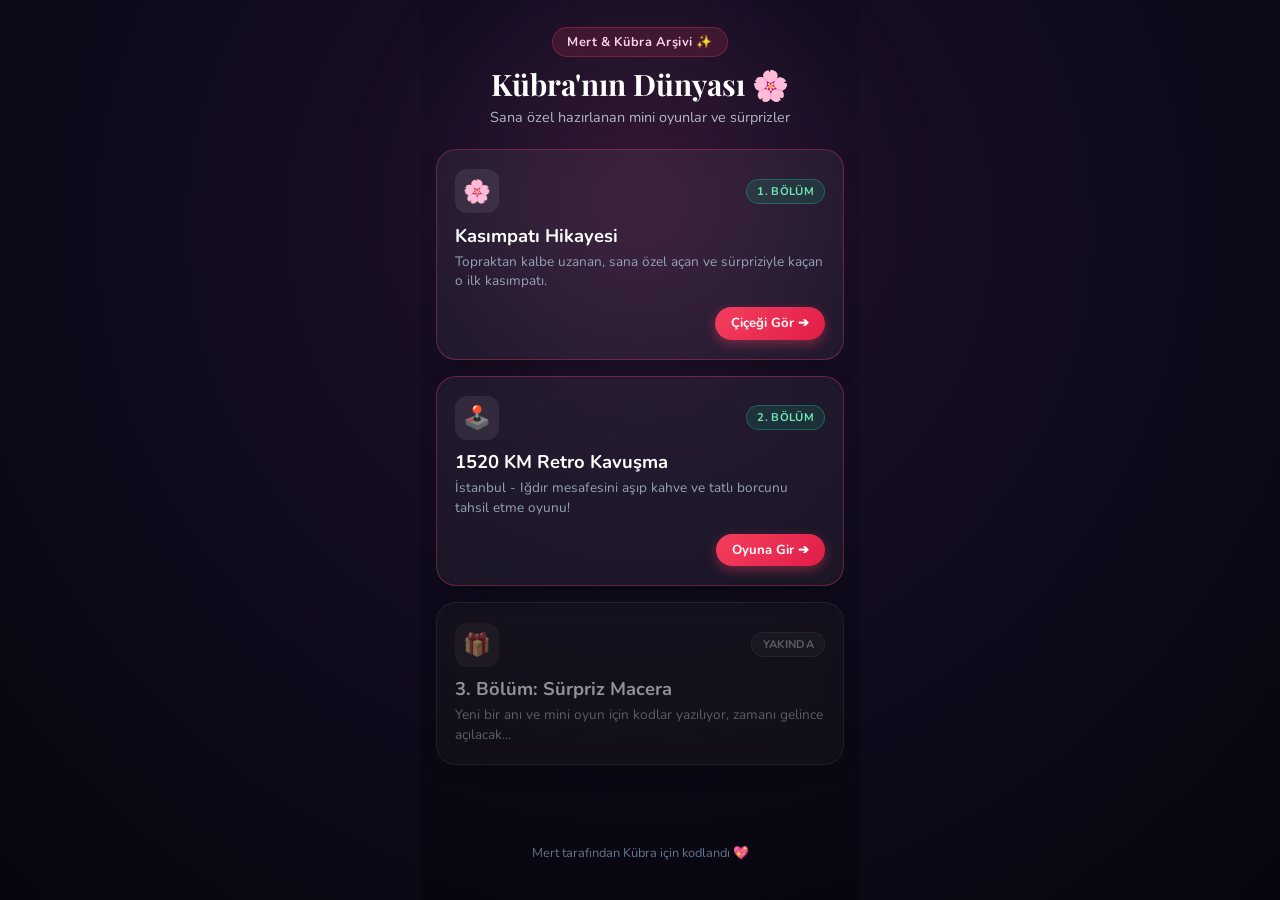
==== hub/index.html @ fc23368a "feat: add /kasimpati and /hub foundation for future portal without touching current homepage" ====
<!DOCTYPE html>
<html lang="tr">
<head>
  <meta charset="UTF-8">
  <meta name="viewport" content="width=device-width, initial-scale=1.0, maximum-scale=1.0, user-scalable=no, viewport-fit=cover">
  <meta name="apple-mobile-web-app-capable" content="yes">
  <meta name="apple-mobile-web-app-status-bar-style" content="black-translucent">
  <title>Kübra'ya Özel Sürprizler & Oyunlar ✨</title>
  <meta name="theme-color" content="#090812">
  <link rel="preconnect" href="https://fonts.googleapis.com">
  <link rel="preconnect" href="https://fonts.gstatic.com" crossorigin>
  <link href="https://fonts.googleapis.com/css2?family=Caveat:wght@600;700&family=Nunito:wght@400;600;700;800&family=Playfair+Display:ital,wght@0,600;1,600&display=swap" rel="stylesheet">
  <style>
    * {
      margin: 0;
      padding: 0;
      box-sizing: border-box;
      -webkit-tap-highlight-color: transparent;
      user-select: none;
      -webkit-user-select: none;
    }

    :root {
      --bg-dark: #090812;
      --bg-gradient: radial-gradient(circle at 50% 25%, #22122b 0%, #110b1e 50%, #07060e 100%);
      --card-bg: rgba(255, 255, 255, 0.05);
      --card-border: rgba(255, 255, 255, 0.12);
      --rose: #f43f5e;
      --gold: #fbbf24;
    }

    html, body {
      min-height: 100vh;
      min-height: 100dvh;
      background: var(--bg-dark);
      background-image: var(--bg-gradient);
      font-family: 'Nunito', -apple-system, BlinkMacSystemFont, sans-serif;
      color: #ffffff;
      display: flex;
      flex-direction: column;
      align-items: center;
      overflow-x: hidden;
      position: relative;
    }

    /* Arka Plan Parıltısı */
    .glow-blob {
      position: fixed;
      top: 20%;
      left: 50%;
      transform: translate(-50%, -50%);
      width: 420px;
      height: 420px;
      background: radial-gradient(circle, rgba(244, 63, 94, 0.15) 0%, rgba(192, 132, 252, 0.05) 50%, transparent 70%);
      filter: blur(70px);
      pointer-events: none;
      z-index: 1;
    }

    /* Ana Konteyner */
    .hub-container {
      position: relative;
      z-index: 10;
      width: 100%;
      max-width: 440px;
      min-height: 100vh;
      min-height: 100dvh;
      padding: max(1.2rem, env(safe-area-inset-top)) 1rem max(1.4rem, env(safe-area-inset-bottom));
      display: flex;
      flex-direction: column;
      align-items: center;
    }

    /* Üst Başlık */
    .hub-header {
      text-align: center;
      margin-bottom: 1.4rem;
      padding-top: 0.5rem;
    }

    .hub-badge {
      display: inline-block;
      padding: 0.3rem 0.9rem;
      font-size: 0.8rem;
      font-weight: 700;
      letter-spacing: 0.04em;
      background: rgba(244, 63, 94, 0.15);
      border: 1px solid rgba(244, 63, 94, 0.3);
      border-radius: 9999px;
      color: #fbcfe8;
      margin-bottom: 0.5rem;
    }

    .hub-title {
      font-family: 'Playfair Display', Georgia, serif;
      font-size: 1.85rem;
      font-weight: 700;
      color: #ffffff;
      margin-bottom: 0.3rem;
      line-height: 1.25;
    }

    .hub-subtitle {
      font-size: 0.9rem;
      color: #cbd5e1;
      opacity: 0.85;
    }

    /* Kartlar Listesi */
    .cards-grid {
      width: 100%;
      display: flex;
      flex-direction: column;
      gap: 1rem;
      margin-bottom: 1.5rem;
    }

    .game-card {
      background: var(--card-bg);
      border: 1px solid var(--card-border);
      backdrop-filter: blur(14px);
      -webkit-backdrop-filter: blur(14px);
      border-radius: 20px;
      padding: 1.2rem 1.1rem;
      display: flex;
      flex-direction: column;
      gap: 0.6rem;
      text-decoration: none;
      color: inherit;
      position: relative;
      overflow: hidden;
      transition: transform 0.2s ease, border-color 0.2s ease, box-shadow 0.2s ease;
      box-shadow: 0 10px 25px -10px rgba(0, 0, 0, 0.5);
    }

    .game-card:active {
      transform: scale(0.98);
    }

    .game-card.active-card {
      border-color: rgba(244, 63, 94, 0.35);
    }
    .game-card.active-card:hover {
      border-color: rgba(244, 63, 94, 0.6);
      box-shadow: 0 12px 30px -8px rgba(244, 63, 94, 0.3);
    }

    .game-card.locked-card {
      opacity: 0.55;
      pointer-events: none;
      filter: grayscale(0.5);
    }

    .card-top {
      display: flex;
      align-items: center;
      justify-content: space-between;
    }

    .card-icon-wrap {
      width: 44px;
      height: 44px;
      border-radius: 12px;
      background: rgba(255, 255, 255, 0.08);
      display: flex;
      align-items: center;
      justify-content: center;
      font-size: 1.4rem;
    }

    .card-tag {
      font-size: 0.7rem;
      font-weight: 700;
      padding: 0.25rem 0.65rem;
      border-radius: 9999px;
      letter-spacing: 0.03em;
    }

    .tag-live {
      background: rgba(16, 185, 129, 0.15);
      border: 1px solid rgba(16, 185, 129, 0.4);
      color: #6ee7b7;
    }

    .tag-locked {
      background: rgba(100, 116, 139, 0.15);
      border: 1px solid rgba(100, 116, 139, 0.3);
      color: #94a3b8;
    }

    .card-body h3 {
      font-size: 1.15rem;
      font-weight: 700;
      color: #ffffff;
      margin-bottom: 0.25rem;
    }

    .card-body p {
      font-size: 0.85rem;
      line-height: 1.45;
      color: #94a3b8;
    }

    .card-action {
      display: flex;
      align-items: center;
      justify-content: flex-end;
      margin-top: 0.4rem;
    }

    .action-pill {
      font-size: 0.82rem;
      font-weight: 700;
      padding: 0.45rem 1rem;
      border-radius: 9999px;
      background: linear-gradient(135deg, #f43f5e, #e11d48);
      color: #ffffff;
      display: flex;
      align-items: center;
      gap: 5px;
      box-shadow: 0 4px 12px rgba(244, 63, 94, 0.4);
    }

    /* Alt Footer */
    .hub-footer {
      margin-top: auto;
      text-align: center;
      font-size: 0.8rem;
      color: #64748b;
      padding: 1rem 0;
    }
  </style>
</head>
<body>
  <div class="glow-blob"></div>

  <main class="hub-container">
    <!-- Başlık -->
    <header class="hub-header">
      <span class="hub-badge">Mert & Kübra Arşivi ✨</span>
      <h1 class="hub-title">Kübra'nın Dünyası 🌸</h1>
      <p class="hub-subtitle">Sana özel hazırlanan mini oyunlar ve sürprizler</p>
    </header>

    <!-- Oyun Kartları -->
    <div class="cards-grid">
      <!-- 1. Kasımpatı -->
      <a href="/kasimpati" class="game-card active-card">
        <div class="card-top">
          <div class="card-icon-wrap">🌸</div>
          <span class="card-tag tag-live">1. BÖLÜM</span>
        </div>
        <div class="card-body">
          <h3>Kasımpatı Hikayesi</h3>
          <p>Topraktan kalbe uzanan, sana özel açan ve sürpriziyle kaçan o ilk kasımpatı.</p>
        </div>
        <div class="card-action">
          <span class="action-pill">Çiçeği Gör ➔</span>
        </div>
      </a>

      <!-- 2. Retro Pixel Oyun -->
      <a href="/pixel" class="game-card active-card">
        <div class="card-top">
          <div class="card-icon-wrap">🕹️</div>
          <span class="card-tag tag-live">2. BÖLÜM</span>
        </div>
        <div class="card-body">
          <h3>1520 KM Retro Kavuşma</h3>
          <p>İstanbul - Iğdır mesafesini aşıp kahve ve tatlı borcunu tahsil etme oyunu!</p>
        </div>
        <div class="card-action">
          <span class="action-pill">Oyuna Gir ➔</span>
        </div>
      </a>

      <!-- 3. Yakında Gelecek Bölüm -->
      <div class="game-card locked-card">
        <div class="card-top">
          <div class="card-icon-wrap">🎁</div>
          <span class="card-tag tag-locked">YAKINDA</span>
        </div>
        <div class="card-body">
          <h3>3. Bölüm: Sürpriz Macera</h3>
          <p>Yeni bir anı ve mini oyun için kodlar yazılıyor, zamanı gelince açılacak...</p>
        </div>
      </div>
    </div>

    <!-- Footer -->
    <footer class="hub-footer">
      Mert tarafından Kübra için kodlandı 💖
    </footer>
  </main>
</body>
</html>
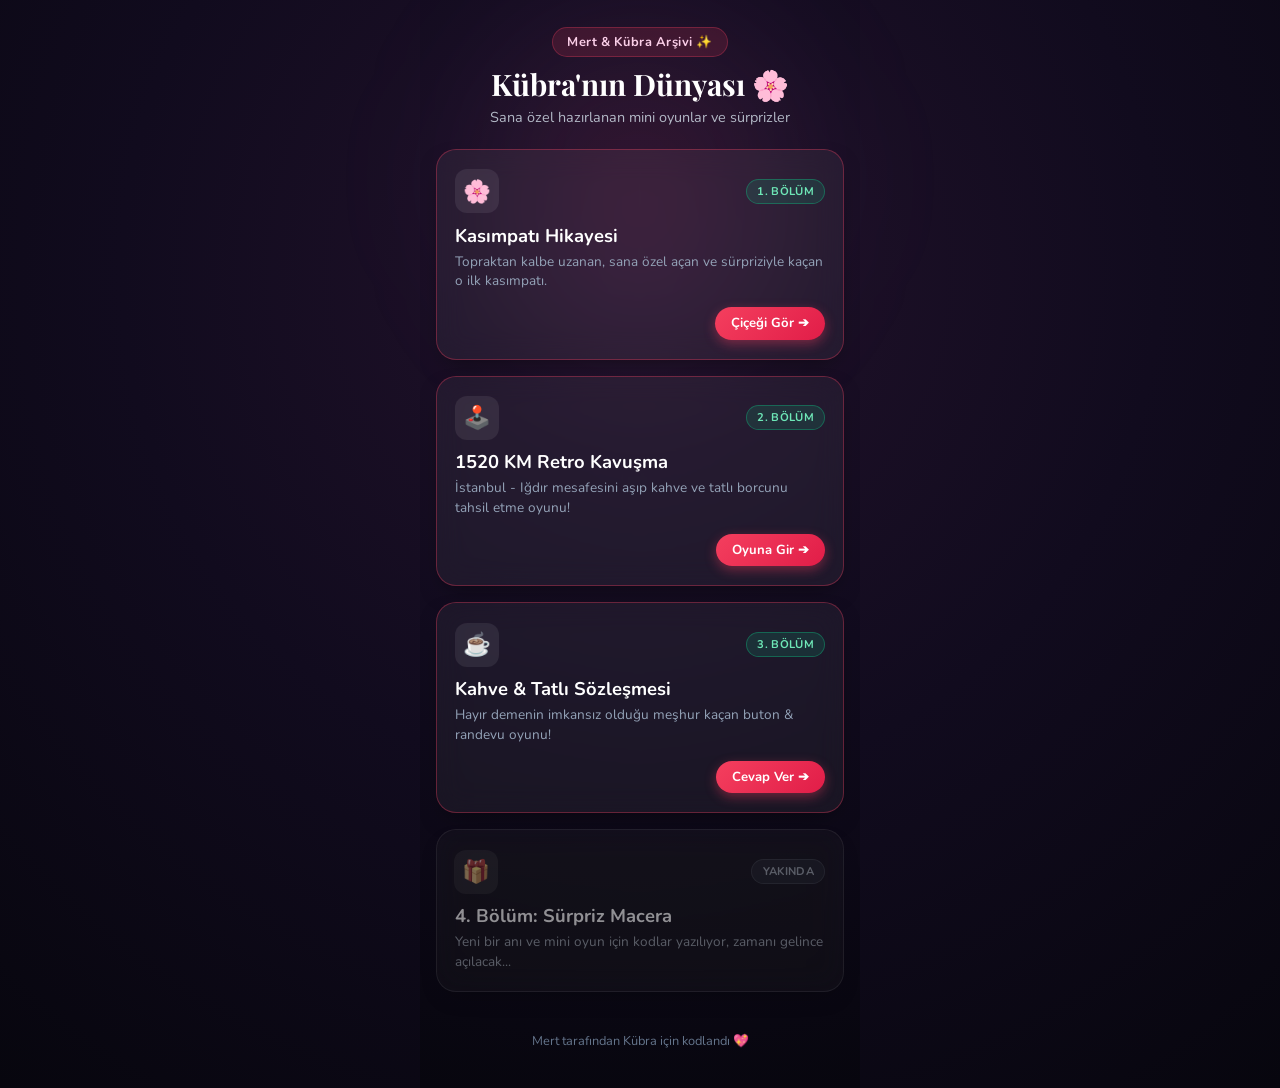
==== commit 5a30e620: "feat: add /soru module (TikTok runaway button & growing yes date contract)" ====
--- a/hub/index.html
+++ b/hub/index.html
@@ -274,14 +274,29 @@
         </div>
       </a>
 
-      <!-- 3. Yakında Gelecek Bölüm -->
+      <!-- 3. Kaçan Buton & Kahve Sözleşmesi -->
+      <a href="/soru" class="game-card active-card">
+        <div class="card-top">
+          <div class="card-icon-wrap">☕</div>
+          <span class="card-tag tag-live">3. BÖLÜM</span>
+        </div>
+        <div class="card-body">
+          <h3>Kahve & Tatlı Sözleşmesi</h3>
+          <p>Hayır demenin imkansız olduğu meşhur kaçan buton & randevu oyunu!</p>
+        </div>
+        <div class="card-action">
+          <span class="action-pill">Cevap Ver ➔</span>
+        </div>
+      </a>
+
+      <!-- 4. Yakında Gelecek Bölüm -->
       <div class="game-card locked-card">
         <div class="card-top">
           <div class="card-icon-wrap">🎁</div>
           <span class="card-tag tag-locked">YAKINDA</span>
         </div>
         <div class="card-body">
-          <h3>3. Bölüm: Sürpriz Macera</h3>
+          <h3>4. Bölüm: Sürpriz Macera</h3>
           <p>Yeni bir anı ve mini oyun için kodlar yazılıyor, zamanı gelince açılacak...</p>
         </div>
       </div>
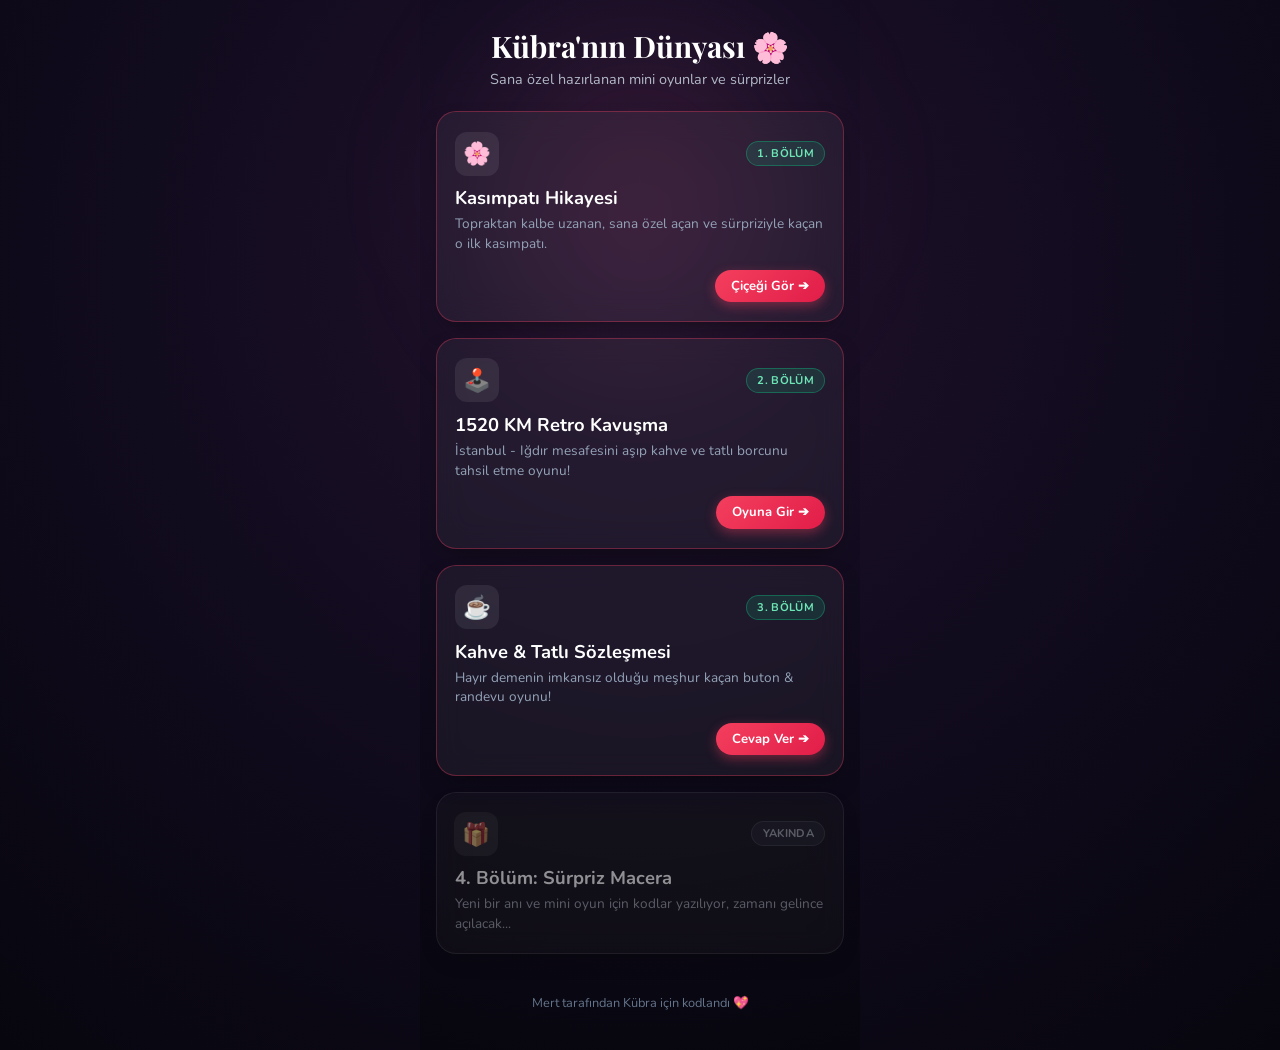
==== commit 4e1e9ec2: "fix(hub): remove mert kubra arsivi badge" ====
--- a/hub/index.html
+++ b/hub/index.html
@@ -237,7 +237,6 @@
   <main class="hub-container">
     <!-- Başlık -->
     <header class="hub-header">
-      <span class="hub-badge">Mert & Kübra Arşivi ✨</span>
       <h1 class="hub-title">Kübra'nın Dünyası 🌸</h1>
       <p class="hub-subtitle">Sana özel hazırlanan mini oyunlar ve sürprizler</p>
     </header>
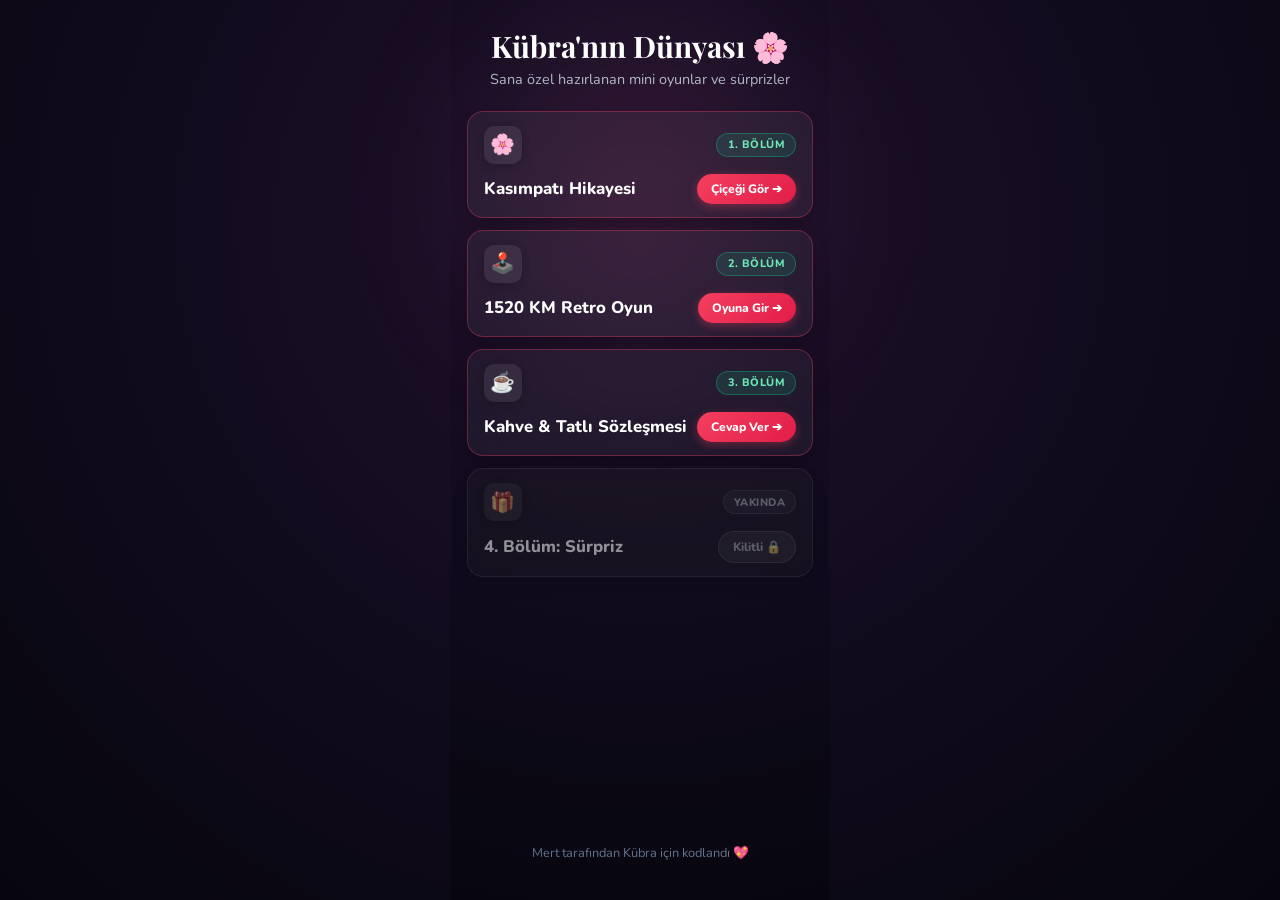
==== commit e89fa294: "style(hub): compact game cards without description, icon left, badge right, title left, button right" ====
--- a/hub/index.html
+++ b/hub/index.html
@@ -107,12 +107,13 @@
     }
 
     /* Kartlar Listesi */
+    /* Oyun Kartları Grid & Kompakt Tasarım */
     .cards-grid {
       width: 100%;
       display: flex;
       flex-direction: column;
-      gap: 1rem;
-      margin-bottom: 1.5rem;
+      gap: 0.75rem;
+      margin-bottom: 1.2rem;
     }
 
     .game-card {
@@ -120,17 +121,17 @@
       border: 1px solid var(--card-border);
       backdrop-filter: blur(14px);
       -webkit-backdrop-filter: blur(14px);
-      border-radius: 20px;
-      padding: 1.2rem 1.1rem;
+      border-radius: 16px;
+      padding: 0.85rem 1rem;
       display: flex;
       flex-direction: column;
-      gap: 0.6rem;
+      gap: 0.65rem;
       text-decoration: none;
       color: inherit;
       position: relative;
       overflow: hidden;
-      transition: transform 0.2s ease, border-color 0.2s ease, box-shadow 0.2s ease;
-      box-shadow: 0 10px 25px -10px rgba(0, 0, 0, 0.5);
+      transition: transform 0.15s ease, border-color 0.2s ease, box-shadow 0.2s ease;
+      box-shadow: 0 8px 20px -6px rgba(0, 0, 0, 0.4);
     }
 
     .game-card:active {
@@ -142,7 +143,7 @@
     }
     .game-card.active-card:hover {
       border-color: rgba(244, 63, 94, 0.6);
-      box-shadow: 0 12px 30px -8px rgba(244, 63, 94, 0.3);
+      box-shadow: 0 10px 25px -6px rgba(244, 63, 94, 0.35);
     }
 
     .game-card.locked-card {
@@ -151,6 +152,7 @@
       filter: grayscale(0.5);
     }
 
+    /* Üst Satır: Solda Logo, Sağda Bölüm */
     .card-top {
       display: flex;
       align-items: center;
@@ -158,22 +160,23 @@
     }
 
     .card-icon-wrap {
-      width: 44px;
-      height: 44px;
-      border-radius: 12px;
+      width: 38px;
+      height: 38px;
+      border-radius: 10px;
       background: rgba(255, 255, 255, 0.08);
       display: flex;
       align-items: center;
       justify-content: center;
-      font-size: 1.4rem;
+      font-size: 1.25rem;
+      box-shadow: 0 2px 8px rgba(0, 0, 0, 0.2);
     }
 
     .card-tag {
-      font-size: 0.7rem;
-      font-weight: 700;
-      padding: 0.25rem 0.65rem;
+      font-size: 0.68rem;
+      font-weight: 800;
+      padding: 0.22rem 0.65rem;
       border-radius: 9999px;
-      letter-spacing: 0.03em;
+      letter-spacing: 0.04em;
     }
 
     .tag-live {
@@ -188,37 +191,42 @@
       color: #94a3b8;
     }
 
-    .card-body h3 {
-      font-size: 1.15rem;
-      font-weight: 700;
+    /* Alt Satır: Başlık Solda, Buton Sağda */
+    .card-main {
+      display: flex;
+      align-items: center;
+      justify-content: space-between;
+      gap: 10px;
+    }
+
+    .card-main h3 {
+      font-size: 1.05rem;
+      font-weight: 800;
       color: #ffffff;
-      margin-bottom: 0.25rem;
-    }
-
-    .card-body p {
-      font-size: 0.85rem;
-      line-height: 1.45;
-      color: #94a3b8;
-    }
-
-    .card-action {
-      display: flex;
-      align-items: center;
-      justify-content: flex-end;
-      margin-top: 0.4rem;
+      margin: 0;
+      line-height: 1.3;
     }
 
     .action-pill {
-      font-size: 0.82rem;
-      font-weight: 700;
-      padding: 0.45rem 1rem;
+      font-size: 0.76rem;
+      font-weight: 800;
+      padding: 0.42rem 0.9rem;
       border-radius: 9999px;
       background: linear-gradient(135deg, #f43f5e, #e11d48);
       color: #ffffff;
-      display: flex;
-      align-items: center;
-      gap: 5px;
-      box-shadow: 0 4px 12px rgba(244, 63, 94, 0.4);
+      display: inline-flex;
+      align-items: center;
+      gap: 4px;
+      white-space: nowrap;
+      box-shadow: 0 3px 10px rgba(244, 63, 94, 0.35);
+      flex-shrink: 0;
+    }
+
+    .locked-pill {
+      background: rgba(255, 255, 255, 0.08);
+      color: #94a3b8;
+      border: 1px solid rgba(255, 255, 255, 0.12);
+      box-shadow: none;
     }
 
     /* Alt Footer */
@@ -241,7 +249,7 @@
       <p class="hub-subtitle">Sana özel hazırlanan mini oyunlar ve sürprizler</p>
     </header>
 
-    <!-- Oyun Kartları -->
+    <!-- Oyun Kartları (Kompakt Tasarım) -->
     <div class="cards-grid">
       <!-- 1. Kasımpatı -->
       <a href="/kasimpati" class="game-card active-card">
@@ -249,11 +257,8 @@
           <div class="card-icon-wrap">🌸</div>
           <span class="card-tag tag-live">1. BÖLÜM</span>
         </div>
-        <div class="card-body">
+        <div class="card-main">
           <h3>Kasımpatı Hikayesi</h3>
-          <p>Topraktan kalbe uzanan, sana özel açan ve sürpriziyle kaçan o ilk kasımpatı.</p>
-        </div>
-        <div class="card-action">
           <span class="action-pill">Çiçeği Gör ➔</span>
         </div>
       </a>
@@ -264,11 +269,8 @@
           <div class="card-icon-wrap">🕹️</div>
           <span class="card-tag tag-live">2. BÖLÜM</span>
         </div>
-        <div class="card-body">
-          <h3>1520 KM Retro Kavuşma</h3>
-          <p>İstanbul - Iğdır mesafesini aşıp kahve ve tatlı borcunu tahsil etme oyunu!</p>
-        </div>
-        <div class="card-action">
+        <div class="card-main">
+          <h3>1520 KM Retro Oyun</h3>
           <span class="action-pill">Oyuna Gir ➔</span>
         </div>
       </a>
@@ -279,11 +281,8 @@
           <div class="card-icon-wrap">☕</div>
           <span class="card-tag tag-live">3. BÖLÜM</span>
         </div>
-        <div class="card-body">
+        <div class="card-main">
           <h3>Kahve & Tatlı Sözleşmesi</h3>
-          <p>Hayır demenin imkansız olduğu meşhur kaçan buton & randevu oyunu!</p>
-        </div>
-        <div class="card-action">
           <span class="action-pill">Cevap Ver ➔</span>
         </div>
       </a>
@@ -294,9 +293,9 @@
           <div class="card-icon-wrap">🎁</div>
           <span class="card-tag tag-locked">YAKINDA</span>
         </div>
-        <div class="card-body">
-          <h3>4. Bölüm: Sürpriz Macera</h3>
-          <p>Yeni bir anı ve mini oyun için kodlar yazılıyor, zamanı gelince açılacak...</p>
+        <div class="card-main">
+          <h3>4. Bölüm: Sürpriz</h3>
+          <span class="action-pill locked-pill">Kilitli 🔒</span>
         </div>
       </div>
     </div>
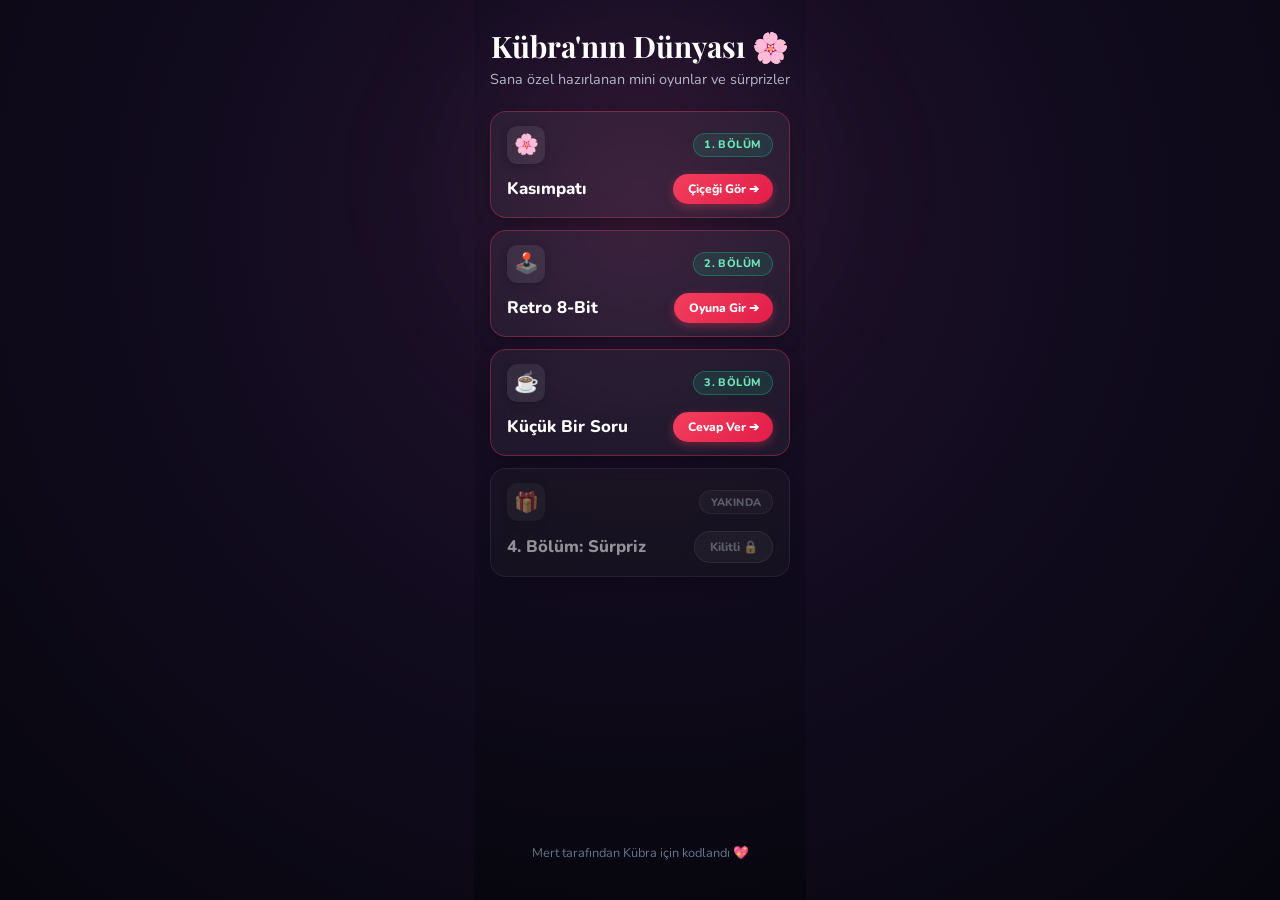
==== commit 83f579c6: "fix(pixel): resolve JS syntax error, enable multi-touch start and simplify hub titles" ====
--- a/hub/index.html
+++ b/hub/index.html
@@ -258,7 +258,7 @@
           <span class="card-tag tag-live">1. BÖLÜM</span>
         </div>
         <div class="card-main">
-          <h3>Kasımpatı Hikayesi</h3>
+          <h3>Kasımpatı</h3>
           <span class="action-pill">Çiçeği Gör ➔</span>
         </div>
       </a>
@@ -270,7 +270,7 @@
           <span class="card-tag tag-live">2. BÖLÜM</span>
         </div>
         <div class="card-main">
-          <h3>1520 KM Retro Oyun</h3>
+          <h3>Retro 8-Bit</h3>
           <span class="action-pill">Oyuna Gir ➔</span>
         </div>
       </a>
@@ -282,7 +282,7 @@
           <span class="card-tag tag-live">3. BÖLÜM</span>
         </div>
         <div class="card-main">
-          <h3>Kahve & Tatlı Sözleşmesi</h3>
+          <h3>Küçük Bir Soru</h3>
           <span class="action-pill">Cevap Ver ➔</span>
         </div>
       </a>
